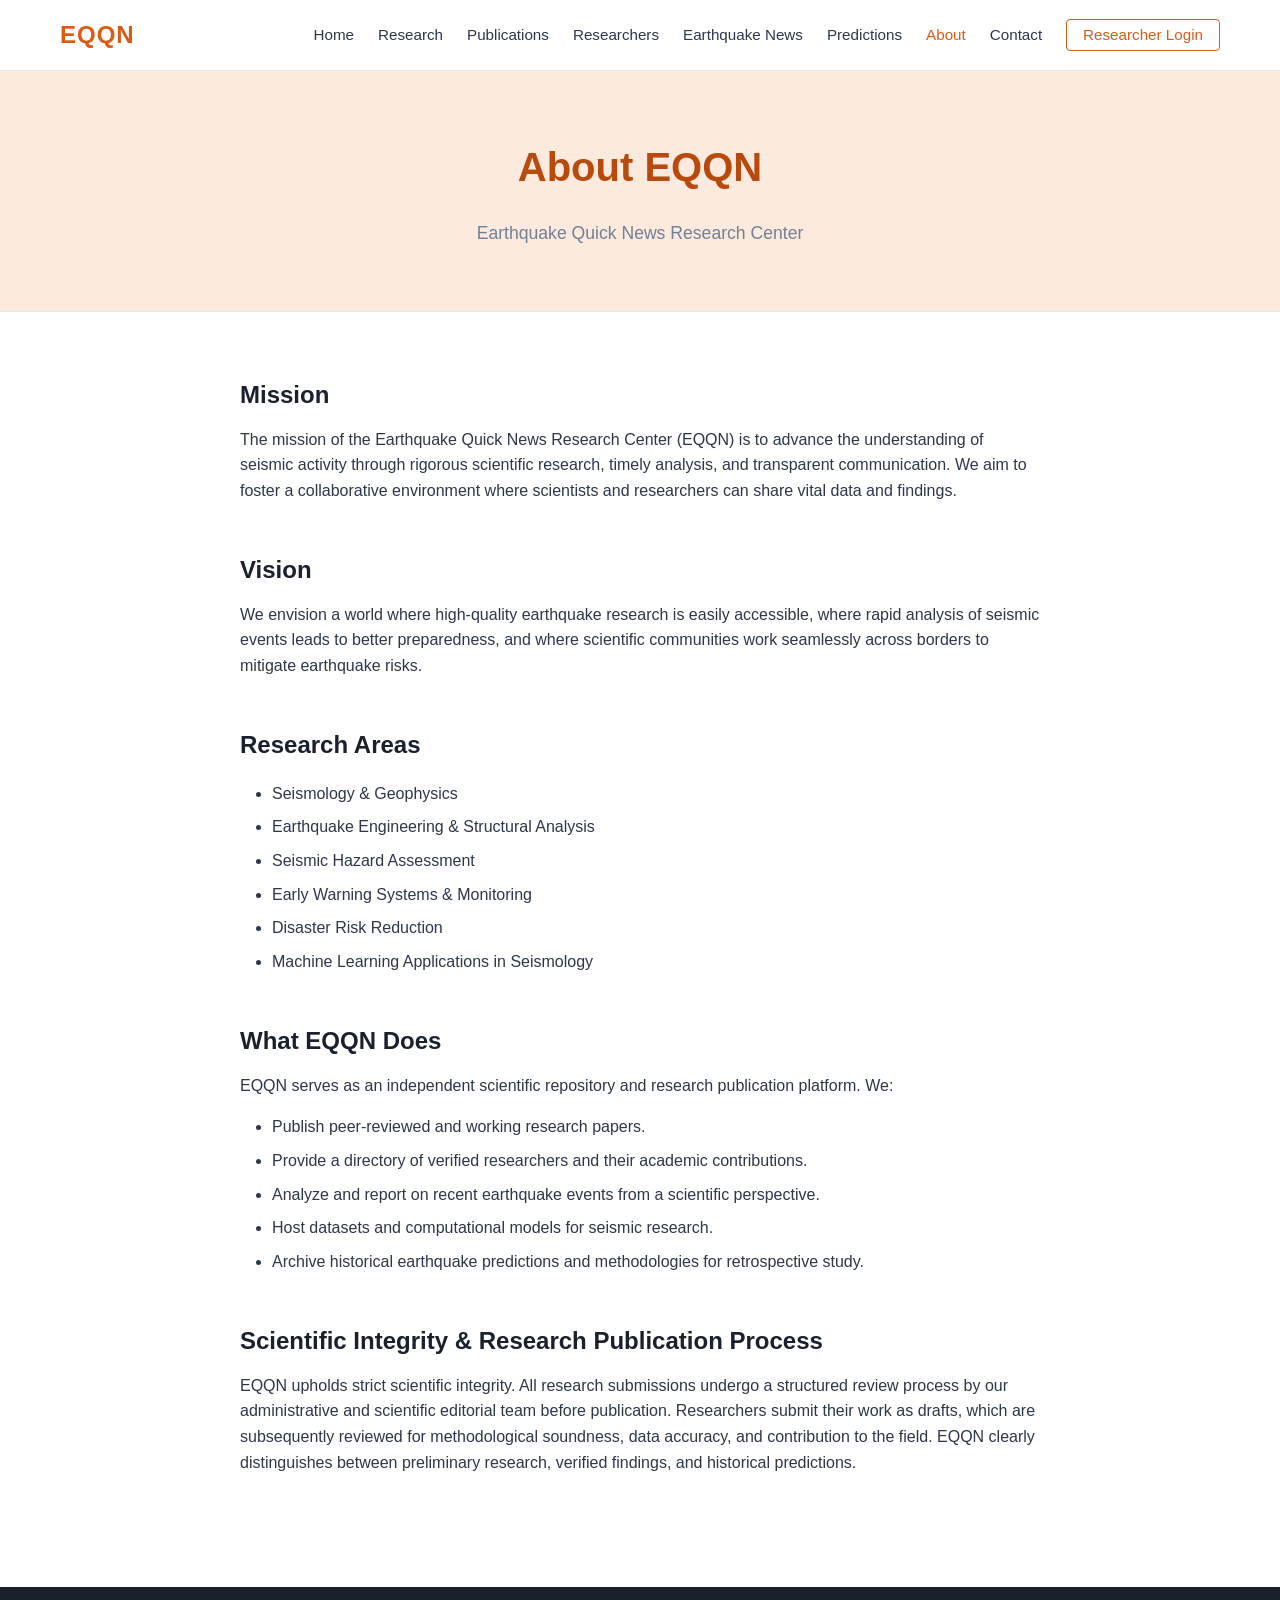
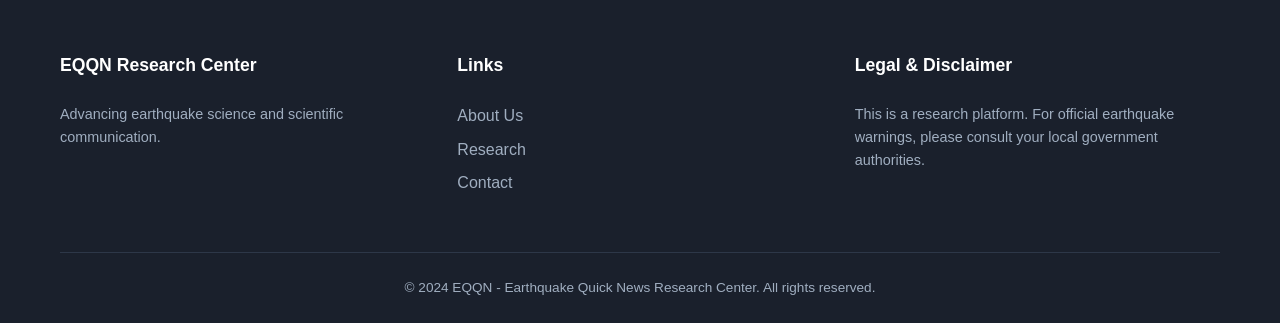
==== about.html @ 04d07c06 "Initial commit: Complete static EQQN site with UI, JSON data, and mock auth dashboard" ====
<!DOCTYPE html>
<html lang="en">
<head>
    <meta charset="UTF-8">
    <meta name="viewport" content="width=device-width, initial-scale=1.0">
    <title>About | EQQN Research Center</title>
    <meta name="description" content="Learn about the mission, vision, and scientific integrity of the EQQN Earthquake Quick News Research Center.">
    <link rel="stylesheet" href="css/style.css">
    <link rel="stylesheet" href="css/responsive.css">
</head>
<body>
    <header>
        <div class="container">
            <div class="logo">
                <a href="index.html"><strong>EQQN</strong></a>
            </div>
            <nav id="main-nav">
                <ul>
                    <li><a href="index.html">Home</a></li>
                    <li><a href="research.html">Research</a></li>
                    <li><a href="publications.html">Publications</a></li>
                    <li><a href="researchers.html">Researchers</a></li>
                    <li><a href="news.html">Earthquake News</a></li>
                    <li><a href="predictions.html">Predictions</a></li>
                    <li><a href="about.html" class="active">About</a></li>
                    <li><a href="contact.html">Contact</a></li>
                    <li><a href="login.html" class="btn-login" id="nav-login-btn">Researcher Login</a></li>
                </ul>
                <button class="mobile-menu-btn" id="mobile-menu-btn" aria-label="Toggle Menu">&#9776;</button>
            </nav>
        </div>
    </header>

    <main class="page-content">
        <section class="page-header">
            <div class="container">
                <h1>About EQQN</h1>
                <p>Earthquake Quick News Research Center</p>
            </div>
        </section>

        <section class="content-section">
            <div class="container">
                <div class="content-block">
                    <h2>Mission</h2>
                    <p>The mission of the Earthquake Quick News Research Center (EQQN) is to advance the understanding of seismic activity through rigorous scientific research, timely analysis, and transparent communication. We aim to foster a collaborative environment where scientists and researchers can share vital data and findings.</p>
                </div>

                <div class="content-block">
                    <h2>Vision</h2>
                    <p>We envision a world where high-quality earthquake research is easily accessible, where rapid analysis of seismic events leads to better preparedness, and where scientific communities work seamlessly across borders to mitigate earthquake risks.</p>
                </div>

                <div class="content-block">
                    <h2>Research Areas</h2>
                    <ul class="styled-list">
                        <li>Seismology & Geophysics</li>
                        <li>Earthquake Engineering & Structural Analysis</li>
                        <li>Seismic Hazard Assessment</li>
                        <li>Early Warning Systems & Monitoring</li>
                        <li>Disaster Risk Reduction</li>
                        <li>Machine Learning Applications in Seismology</li>
                    </ul>
                </div>

                <div class="content-block">
                    <h2>What EQQN Does</h2>
                    <p>EQQN serves as an independent scientific repository and research publication platform. We:</p>
                    <ul class="styled-list">
                        <li>Publish peer-reviewed and working research papers.</li>
                        <li>Provide a directory of verified researchers and their academic contributions.</li>
                        <li>Analyze and report on recent earthquake events from a scientific perspective.</li>
                        <li>Host datasets and computational models for seismic research.</li>
                        <li>Archive historical earthquake predictions and methodologies for retrospective study.</li>
                    </ul>
                </div>

                <div class="content-block">
                    <h2>Scientific Integrity & Research Publication Process</h2>
                    <p>EQQN upholds strict scientific integrity. All research submissions undergo a structured review process by our administrative and scientific editorial team before publication. Researchers submit their work as drafts, which are subsequently reviewed for methodological soundness, data accuracy, and contribution to the field. EQQN clearly distinguishes between preliminary research, verified findings, and historical predictions.</p>
                </div>
            </div>
        </section>
    </main>

    <footer>
        <div class="container">
            <div class="footer-grid">
                <div class="footer-col">
                    <h4>EQQN Research Center</h4>
                    <p>Advancing earthquake science and scientific communication.</p>
                </div>
                <div class="footer-col">
                    <h4>Links</h4>
                    <ul>
                        <li><a href="about.html">About Us</a></li>
                        <li><a href="research.html">Research</a></li>
                        <li><a href="contact.html">Contact</a></li>
                    </ul>
                </div>
                <div class="footer-col">
                    <h4>Legal & Disclaimer</h4>
                    <p>This is a research platform. For official earthquake warnings, please consult your local government authorities.</p>
                </div>
            </div>
            <div class="footer-bottom">
                <p>&copy; 2024 EQQN - Earthquake Quick News Research Center. All rights reserved.</p>
            </div>
        </div>
    </footer>

    <script src="js/main.js"></script>
    <script src="js/auth.js"></script>
</body>
</html>
---- css/style.css ----
/*
  EQQN Research Center
  Main Stylesheet
*/

:root {
    /* Brand Colors - Professional scientific orange theme */
    --primary-color: #d95c14;
    --primary-dark: #b84a0d;
    --primary-light: #fbeadd;

    /* Neutrals */
    --text-main: #2d3748;
    --text-muted: #718096;
    --bg-main: #ffffff;
    --bg-light: #f7fafc;
    --bg-dark: #1a202c;
    --border-color: #e2e8f0;

    /* Functional */
    --success: #38a169;
    --warning: #dd6b20;
    --danger: #e53e3e;
    --info: #3182ce;

    /* Typography */
    --font-sans: 'Segoe UI', Roboto, Helvetica, Arial, sans-serif;
    --font-serif: 'Georgia', 'Times New Roman', serif;

    /* UI */
    --radius-sm: 4px;
    --radius-md: 8px;
    --shadow-sm: 0 1px 3px rgba(0,0,0,0.1);
    --shadow-md: 0 4px 6px rgba(0,0,0,0.05);
    --transition: all 0.2s ease;
}

* {
    box-sizing: border-box;
    margin: 0;
    padding: 0;
}

body {
    font-family: var(--font-sans);
    color: var(--text-main);
    line-height: 1.6;
    background-color: var(--bg-main);
}

h1, h2, h3, h4, h5, h6 {
    color: var(--bg-dark);
    margin-bottom: 0.5em;
    font-weight: 600;
}

a {
    color: var(--primary-color);
    text-decoration: none;
    transition: var(--transition);
}

a:hover {
    color: var(--primary-dark);
}

/* Layout Utilities */
.container {
    max-width: 1200px;
    margin: 0 auto;
    padding: 0 20px;
}

.text-center { text-align: center; }
.text-sm { font-size: 0.875rem; }
.text-muted { color: var(--text-muted); }
.mb-3 { margin-bottom: 1rem; }
.mt-3 { margin-top: 1rem; }
.bg-light { background-color: var(--bg-light); }
.bg-accent { background-color: var(--primary-color); color: white; }
.bg-accent h3, .bg-accent p { color: white; }

/* Buttons */
.btn {
    display: inline-block;
    padding: 0.5rem 1.25rem;
    border-radius: var(--radius-sm);
    font-weight: 500;
    cursor: pointer;
    text-align: center;
    transition: var(--transition);
    border: 1px solid transparent;
}

.btn-primary {
    background-color: var(--primary-color);
    color: white;
}

.btn-primary:hover {
    background-color: var(--primary-dark);
    color: white;
}

.btn-secondary {
    background-color: transparent;
    color: var(--primary-color);
    border-color: var(--primary-color);
}

.btn-secondary:hover {
    background-color: var(--primary-light);
}

.w-100 { width: 100%; }

/* Header & Navigation */
header {
    background-color: white;
    border-bottom: 1px solid var(--border-color);
    position: sticky;
    top: 0;
    z-index: 1000;
}

header .container {
    display: flex;
    justify-content: space-between;
    align-items: center;
    height: 70px;
}

.logo a {
    font-size: 1.5rem;
    color: var(--primary-color);
    letter-spacing: 1px;
}

nav ul {
    list-style: none;
    display: flex;
    align-items: center;
    gap: 1.5rem;
}

nav a {
    color: var(--text-main);
    font-weight: 500;
    font-size: 0.95rem;
}

nav a:hover, nav a.active {
    color: var(--primary-color);
}

.btn-login {
    border: 1px solid var(--primary-color);
    padding: 0.4rem 1rem;
    border-radius: var(--radius-sm);
    color: var(--primary-color);
}

.btn-login:hover {
    background-color: var(--primary-color);
    color: white;
}

.mobile-menu-btn {
    display: none;
    background: none;
    border: none;
    font-size: 1.5rem;
    cursor: pointer;
    color: var(--text-main);
}

/* Hero Section */
.hero {
    padding: 5rem 0;
    text-align: center;
    background-color: var(--bg-light);
    border-bottom: 1px solid var(--border-color);
}

.hero h1 {
    font-size: 3rem;
    color: var(--primary-color);
    margin-bottom: 0.5rem;
}

.hero h2 {
    font-size: 1.5rem;
    color: var(--text-main);
    margin-bottom: 1.5rem;
    font-weight: 400;
}

.hero p {
    max-width: 800px;
    margin: 0 auto 2rem;
    font-size: 1.1rem;
    color: var(--text-muted);
}

.hero-buttons {
    display: flex;
    justify-content: center;
    gap: 1rem;
}

/* Sections General */
section {
    padding: 4rem 0;
}

.section-title {
    text-align: center;
    font-size: 2rem;
    margin-bottom: 3rem;
    position: relative;
    padding-bottom: 1rem;
}

.section-title::after {
    content: '';
    position: absolute;
    bottom: 0;
    left: 50%;
    transform: translateX(-50%);
    width: 60px;
    height: 3px;
    background-color: var(--primary-color);
}

/* Grid System */
.grid-container {
    display: grid;
    grid-template-columns: repeat(auto-fill, minmax(300px, 1fr));
    gap: 2rem;
}

/* Cards */
.card {
    background: white;
    border-radius: var(--radius-md);
    border: 1px solid var(--border-color);
    padding: 1.5rem;
    box-shadow: var(--shadow-sm);
    transition: var(--transition);
    display: flex;
    flex-direction: column;
}

.card:hover {
    box-shadow: var(--shadow-md);
    transform: translateY(-2px);
}

.card-title {
    font-size: 1.25rem;
    margin-bottom: 0.5rem;
}

.card-meta {
    font-size: 0.85rem;
    color: var(--text-muted);
    margin-bottom: 1rem;
}

.card-desc {
    font-size: 0.95rem;
    margin-bottom: 1.5rem;
    flex-grow: 1;
}

.tag {
    display: inline-block;
    padding: 0.2rem 0.6rem;
    background-color: var(--primary-light);
    color: var(--primary-dark);
    border-radius: 12px;
    font-size: 0.75rem;
    font-weight: 600;
    margin-right: 0.5rem;
    margin-bottom: 0.5rem;
}

/* Statistics */
.statistics {
    padding: 3rem 0;
    border-bottom: 1px solid var(--border-color);
}

.statistics .container {
    display: flex;
    justify-content: space-around;
    flex-wrap: wrap;
    gap: 2rem;
}

.stat-box {
    text-align: center;
}

.stat-number {
    display: block;
    font-size: 2.5rem;
    font-weight: 700;
    color: var(--primary-color);
}

.stat-label {
    font-size: 0.9rem;
    color: var(--text-muted);
    text-transform: uppercase;
    letter-spacing: 1px;
}

/* Footer */
footer {
    background-color: var(--bg-dark);
    color: white;
    padding: 4rem 0 0;
}

.footer-grid {
    display: grid;
    grid-template-columns: repeat(auto-fit, minmax(250px, 1fr));
    gap: 2rem;
    margin-bottom: 3rem;
}

.footer-col h4 {
    color: white;
    margin-bottom: 1.5rem;
    font-size: 1.1rem;
}

.footer-col p {
    color: #a0aec0;
    font-size: 0.9rem;
}

.footer-col ul {
    list-style: none;
}

.footer-col ul li {
    margin-bottom: 0.5rem;
}

.footer-col a {
    color: #a0aec0;
}

.footer-col a:hover {
    color: var(--primary-color);
}

.footer-bottom {
    border-top: 1px solid #2d3748;
    padding: 1.5rem 0;
    text-align: center;
    color: #a0aec0;
    font-size: 0.85rem;
}

/* Pages generic styles */
.page-header {
    background-color: var(--primary-light);
    padding: 4rem 0;
    text-align: center;
    border-bottom: 1px solid var(--border-color);
}

.page-header h1 {
    font-size: 2.5rem;
    color: var(--primary-dark);
}

.page-header p {
    color: var(--text-muted);
    font-size: 1.1rem;
}

.content-section {
    padding: 4rem 0;
}

.content-block {
    max-width: 800px;
    margin: 0 auto 3rem;
}

.styled-list {
    list-style-type: disc;
    margin-left: 2rem;
    margin-top: 1rem;
}

.styled-list li {
    margin-bottom: 0.5rem;
}

/* Forms & Filters */
.filter-controls {
    display: flex;
    gap: 1rem;
    margin-bottom: 2rem;
    flex-wrap: wrap;
}

.filter-controls input,
.filter-controls select,
.standard-form input,
.standard-form select,
.standard-form textarea {
    padding: 0.6rem 1rem;
    border: 1px solid var(--border-color);
    border-radius: var(--radius-sm);
    font-family: inherit;
    font-size: 0.95rem;
}

.filter-controls input {
    flex-grow: 1;
    min-width: 250px;
}

.standard-form .form-group {
    margin-bottom: 1.5rem;
}

.standard-form label {
    display: block;
    margin-bottom: 0.5rem;
    font-weight: 500;
}

.standard-form input,
.standard-form select,
.standard-form textarea {
    width: 100%;
}

.auth-section {
    min-height: calc(100vh - 70px - 200px);
    display: flex;
    align-items: center;
    justify-content: center;
}

.auth-card {
    max-width: 400px;
    margin: 0 auto;
    width: 100%;
}

/* Directory Lists (for Publications/News) */
.list-container {
    display: flex;
    flex-direction: column;
    gap: 1.5rem;
}

.list-item {
    background: white;
    border: 1px solid var(--border-color);
    border-radius: var(--radius-sm);
    padding: 1.5rem;
}

.list-item h4 {
    margin-bottom: 0.5rem;
    color: var(--primary-dark);
}

/* Warnings & Disclaimers */
.disclaimer-box {
    background-color: var(--bg-light);
    border-left: 4px solid var(--primary-color);
    padding: 1rem;
    border-radius: 0 var(--radius-sm) var(--radius-sm) 0;
}

.warning-box {
    background-color: #fffaf0;
    border-left-color: var(--warning);
}

.loading-text {
    text-align: center;
    color: var(--text-muted);
    font-style: italic;
    grid-column: 1 / -1;
}
---- css/responsive.css ----
/* Responsive Styles for EQQN */

@media (max-width: 992px) {
    .grid-container {
        grid-template-columns: repeat(auto-fill, minmax(250px, 1fr));
    }
}

@media (max-width: 768px) {
    /* Header & Navigation Mobile */
    .mobile-menu-btn {
        display: block;
    }

    nav ul {
        display: none;
        flex-direction: column;
        position: absolute;
        top: 70px;
        left: 0;
        right: 0;
        background-color: white;
        border-bottom: 1px solid var(--border-color);
        padding: 1rem 0;
        box-shadow: var(--shadow-sm);
    }

    nav ul.show {
        display: flex;
    }

    nav ul li {
        width: 100%;
        text-align: center;
        padding: 0.5rem 0;
    }

    .btn-login {
        display: inline-block;
        margin-top: 0.5rem;
    }

    /* Hero */
    .hero {
        padding: 3rem 0;
    }

    .hero h1 {
        font-size: 2.2rem;
    }

    .hero h2 {
        font-size: 1.2rem;
    }

    .hero-buttons {
        flex-direction: column;
        padding: 0 20px;
    }

    /* Filters */
    .filter-controls {
        flex-direction: column;
    }

    .filter-controls input,
    .filter-controls select {
        width: 100%;
    }

    /* Statistics */
    .stat-box {
        width: 45%;
    }

    /* Footer */
    .footer-grid {
        grid-template-columns: 1fr;
        text-align: center;
    }
}

@media (max-width: 480px) {
    .grid-container {
        grid-template-columns: 1fr;
    }

    .stat-box {
        width: 100%;
        margin-bottom: 1rem;
    }

    .page-header h1 {
        font-size: 2rem;
    }
}
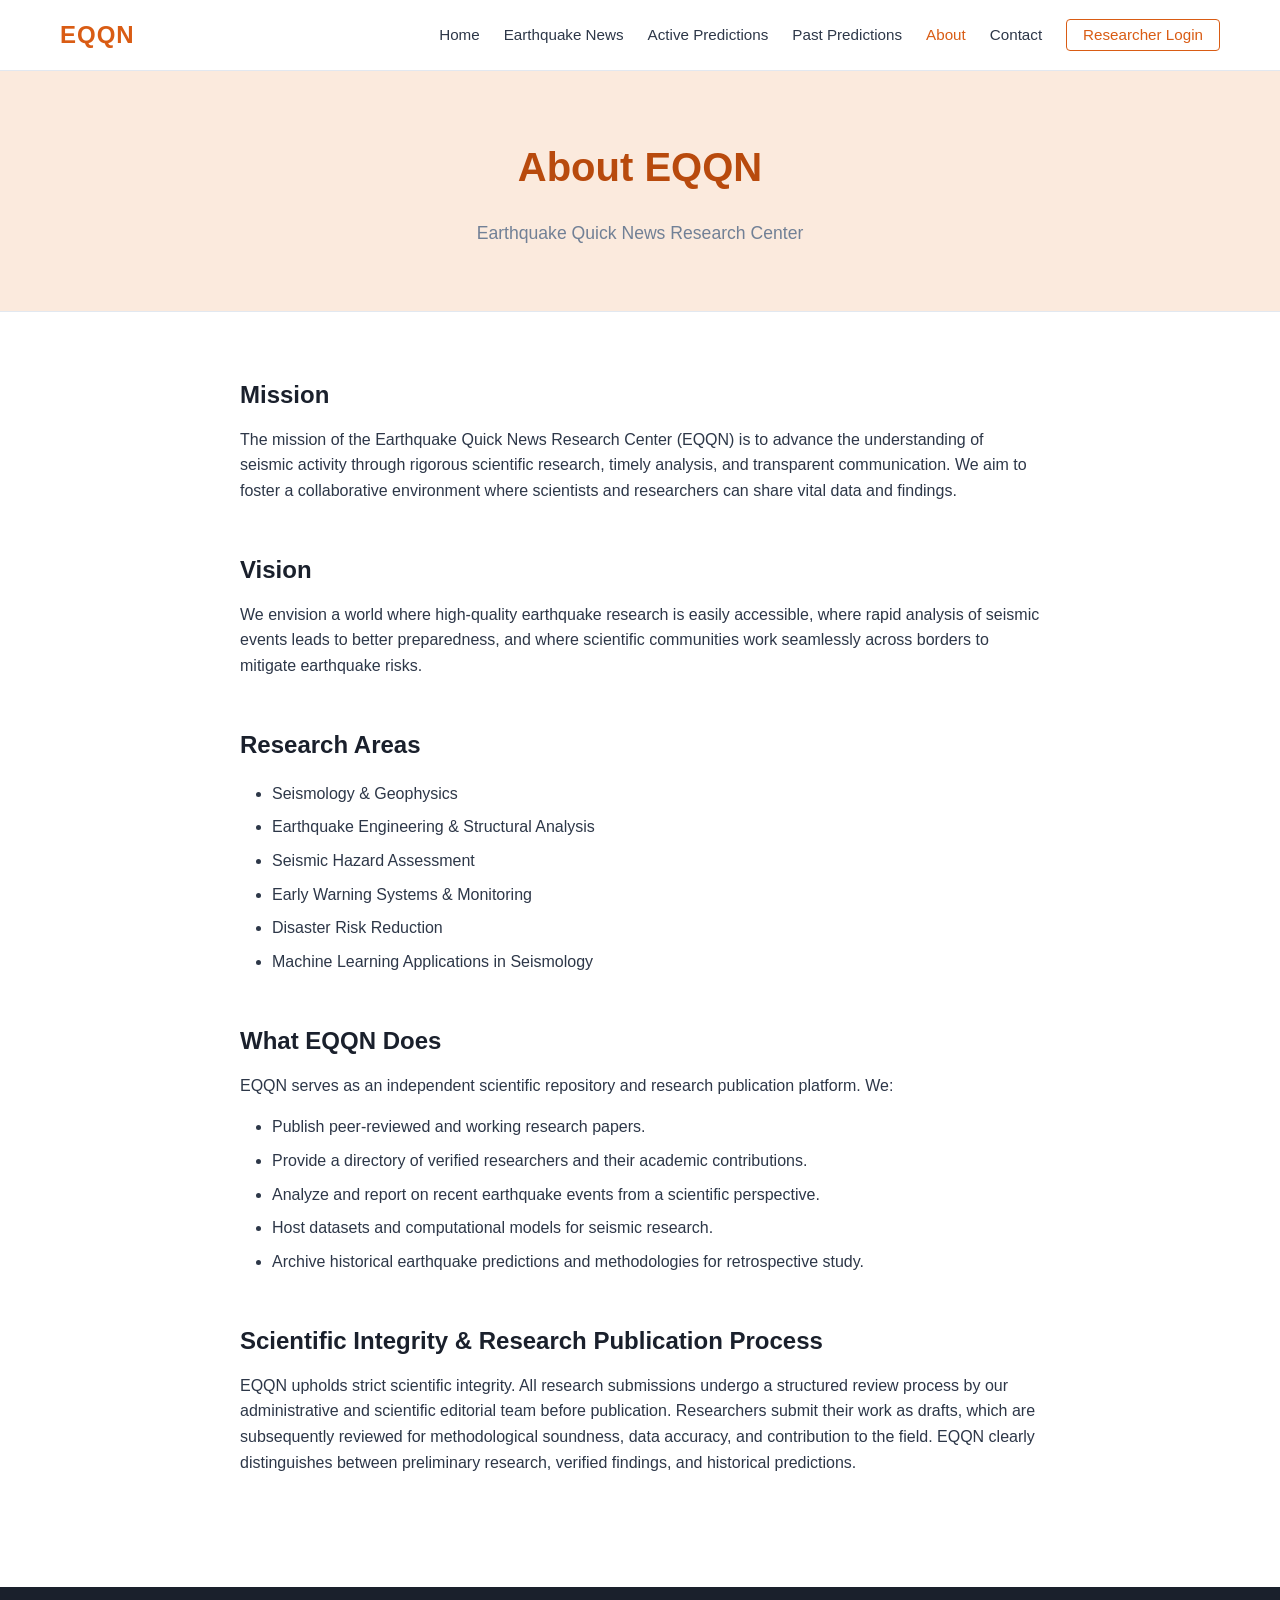
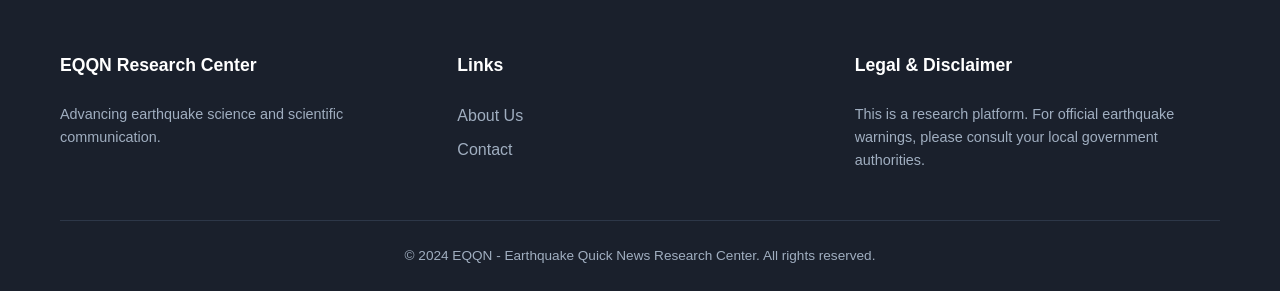
==== commit ee9de2cc: "Refactor EQQN to focus on Active and Past Predictions instead of Research - Removed `research.html`," ====
--- a/about.html
+++ b/about.html
@@ -17,11 +17,12 @@
             <nav id="main-nav">
                 <ul>
                     <li><a href="index.html">Home</a></li>
-                    <li><a href="research.html">Research</a></li>
-                    <li><a href="publications.html">Publications</a></li>
-                    <li><a href="researchers.html">Researchers</a></li>
+
+
+
                     <li><a href="news.html">Earthquake News</a></li>
-                    <li><a href="predictions.html">Predictions</a></li>
+                    <li><a href="predictions.html">Active Predictions</a></li>
+                    <li><a href="past-predictions.html">Past Predictions</a></li>
                     <li><a href="about.html" class="active">About</a></li>
                     <li><a href="contact.html">Contact</a></li>
                     <li><a href="login.html" class="btn-login" id="nav-login-btn">Researcher Login</a></li>
@@ -94,7 +95,7 @@
                     <h4>Links</h4>
                     <ul>
                         <li><a href="about.html">About Us</a></li>
-                        <li><a href="research.html">Research</a></li>
+
                         <li><a href="contact.html">Contact</a></li>
                     </ul>
                 </div>
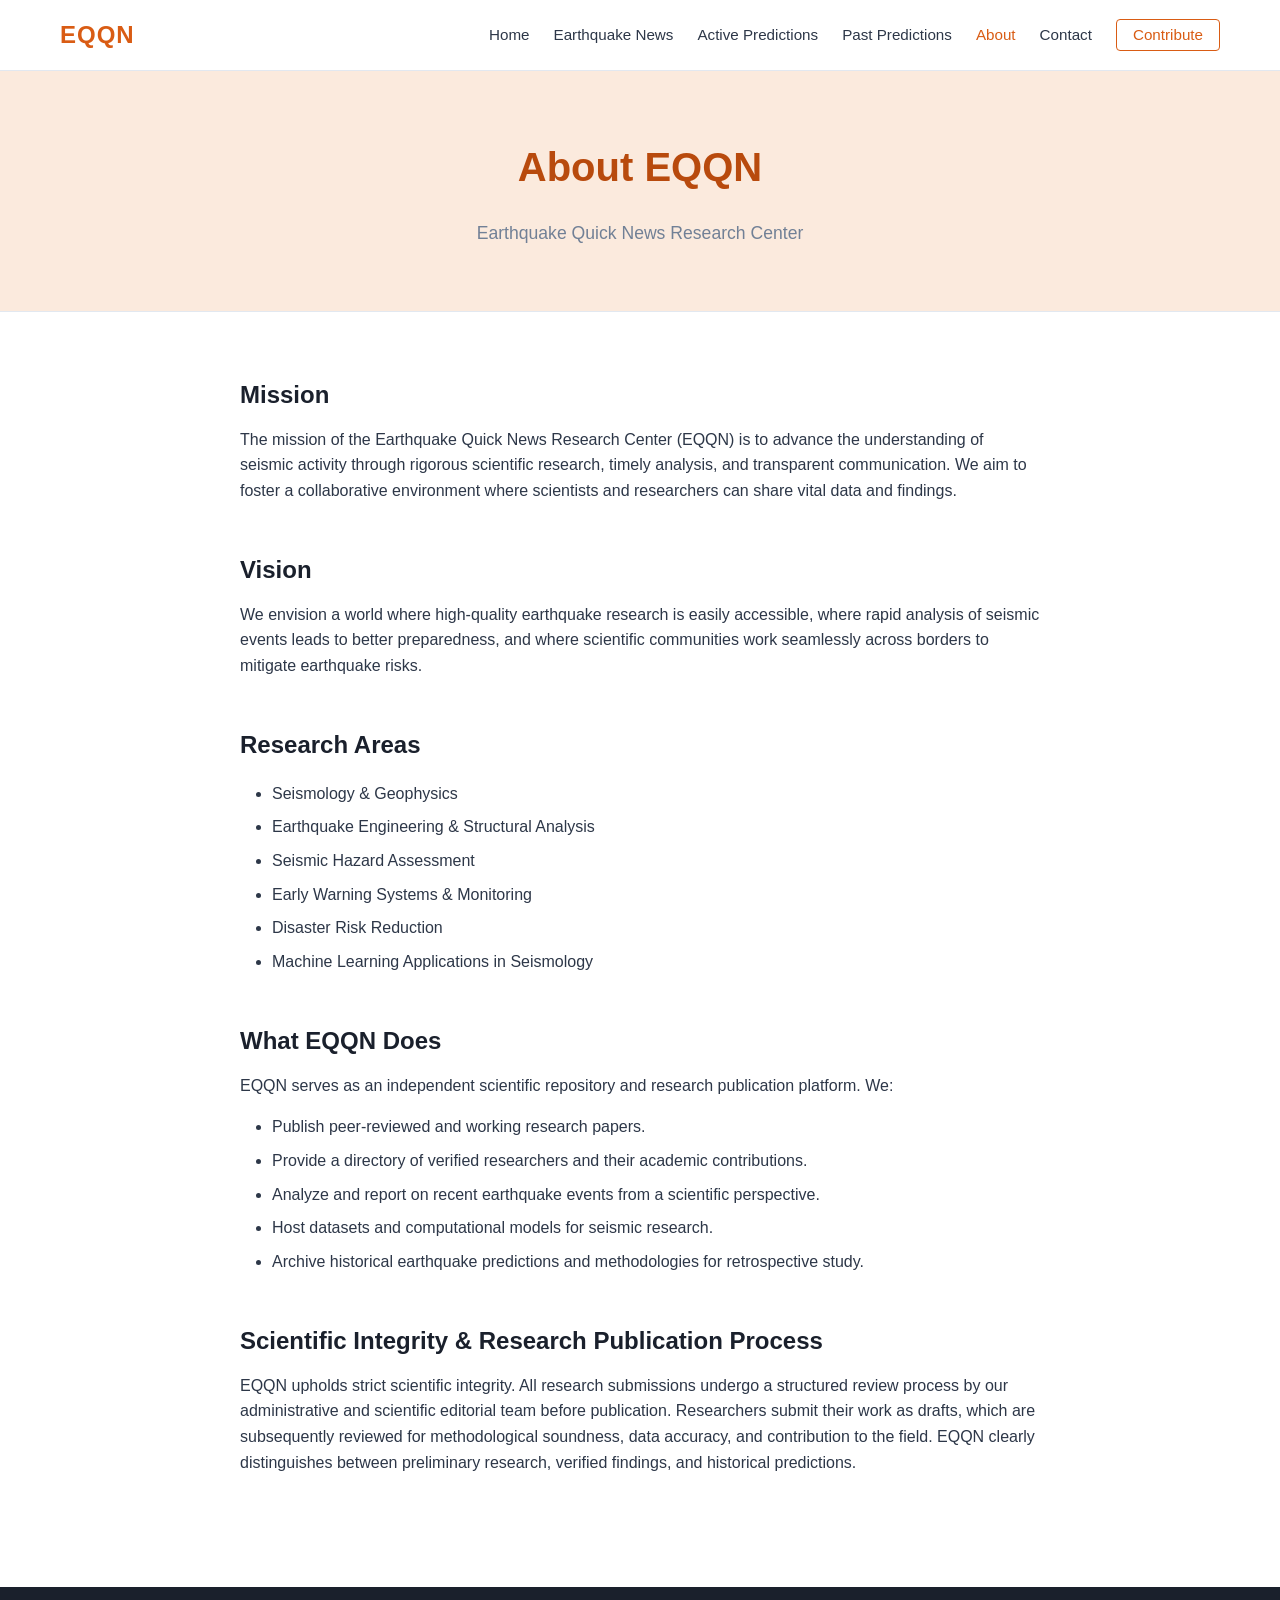
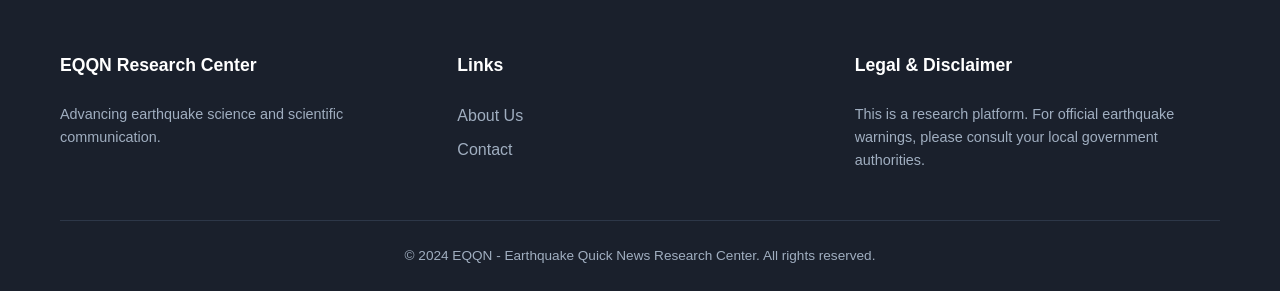
==== commit bd26d681: "I have removed the mock login portal and implemented a Git-based contribution workflow. Here is a su" ====
--- a/about.html
+++ b/about.html
@@ -17,21 +17,17 @@
             <nav id="main-nav">
                 <ul>
                     <li><a href="index.html">Home</a></li>
-
-
-
                     <li><a href="news.html">Earthquake News</a></li>
                     <li><a href="predictions.html">Active Predictions</a></li>
                     <li><a href="past-predictions.html">Past Predictions</a></li>
                     <li><a href="about.html" class="active">About</a></li>
                     <li><a href="contact.html">Contact</a></li>
-                    <li><a href="login.html" class="btn-login" id="nav-login-btn">Researcher Login</a></li>
+                    <li><a href="contribute.html" class="btn-login" id="nav-contribute-btn">Contribute</a></li>
                 </ul>
                 <button class="mobile-menu-btn" id="mobile-menu-btn" aria-label="Toggle Menu">&#9776;</button>
             </nav>
         </div>
     </header>
-
     <main class="page-content">
         <section class="page-header">
             <div class="container">
@@ -39,19 +35,16 @@
                 <p>Earthquake Quick News Research Center</p>
             </div>
         </section>
-
         <section class="content-section">
             <div class="container">
                 <div class="content-block">
                     <h2>Mission</h2>
                     <p>The mission of the Earthquake Quick News Research Center (EQQN) is to advance the understanding of seismic activity through rigorous scientific research, timely analysis, and transparent communication. We aim to foster a collaborative environment where scientists and researchers can share vital data and findings.</p>
                 </div>
-
                 <div class="content-block">
                     <h2>Vision</h2>
                     <p>We envision a world where high-quality earthquake research is easily accessible, where rapid analysis of seismic events leads to better preparedness, and where scientific communities work seamlessly across borders to mitigate earthquake risks.</p>
                 </div>
-
                 <div class="content-block">
                     <h2>Research Areas</h2>
                     <ul class="styled-list">
@@ -63,7 +56,6 @@
                         <li>Machine Learning Applications in Seismology</li>
                     </ul>
                 </div>
-
                 <div class="content-block">
                     <h2>What EQQN Does</h2>
                     <p>EQQN serves as an independent scientific repository and research publication platform. We:</p>
@@ -75,7 +67,6 @@
                         <li>Archive historical earthquake predictions and methodologies for retrospective study.</li>
                     </ul>
                 </div>
-
                 <div class="content-block">
                     <h2>Scientific Integrity & Research Publication Process</h2>
                     <p>EQQN upholds strict scientific integrity. All research submissions undergo a structured review process by our administrative and scientific editorial team before publication. Researchers submit their work as drafts, which are subsequently reviewed for methodological soundness, data accuracy, and contribution to the field. EQQN clearly distinguishes between preliminary research, verified findings, and historical predictions.</p>
@@ -83,7 +74,6 @@
             </div>
         </section>
     </main>
-
     <footer>
         <div class="container">
             <div class="footer-grid">
@@ -95,7 +85,6 @@
                     <h4>Links</h4>
                     <ul>
                         <li><a href="about.html">About Us</a></li>
-
                         <li><a href="contact.html">Contact</a></li>
                     </ul>
                 </div>
@@ -109,8 +98,6 @@
             </div>
         </div>
     </footer>
-
     <script src="js/main.js"></script>
-    <script src="js/auth.js"></script>
 </body>
 </html>
